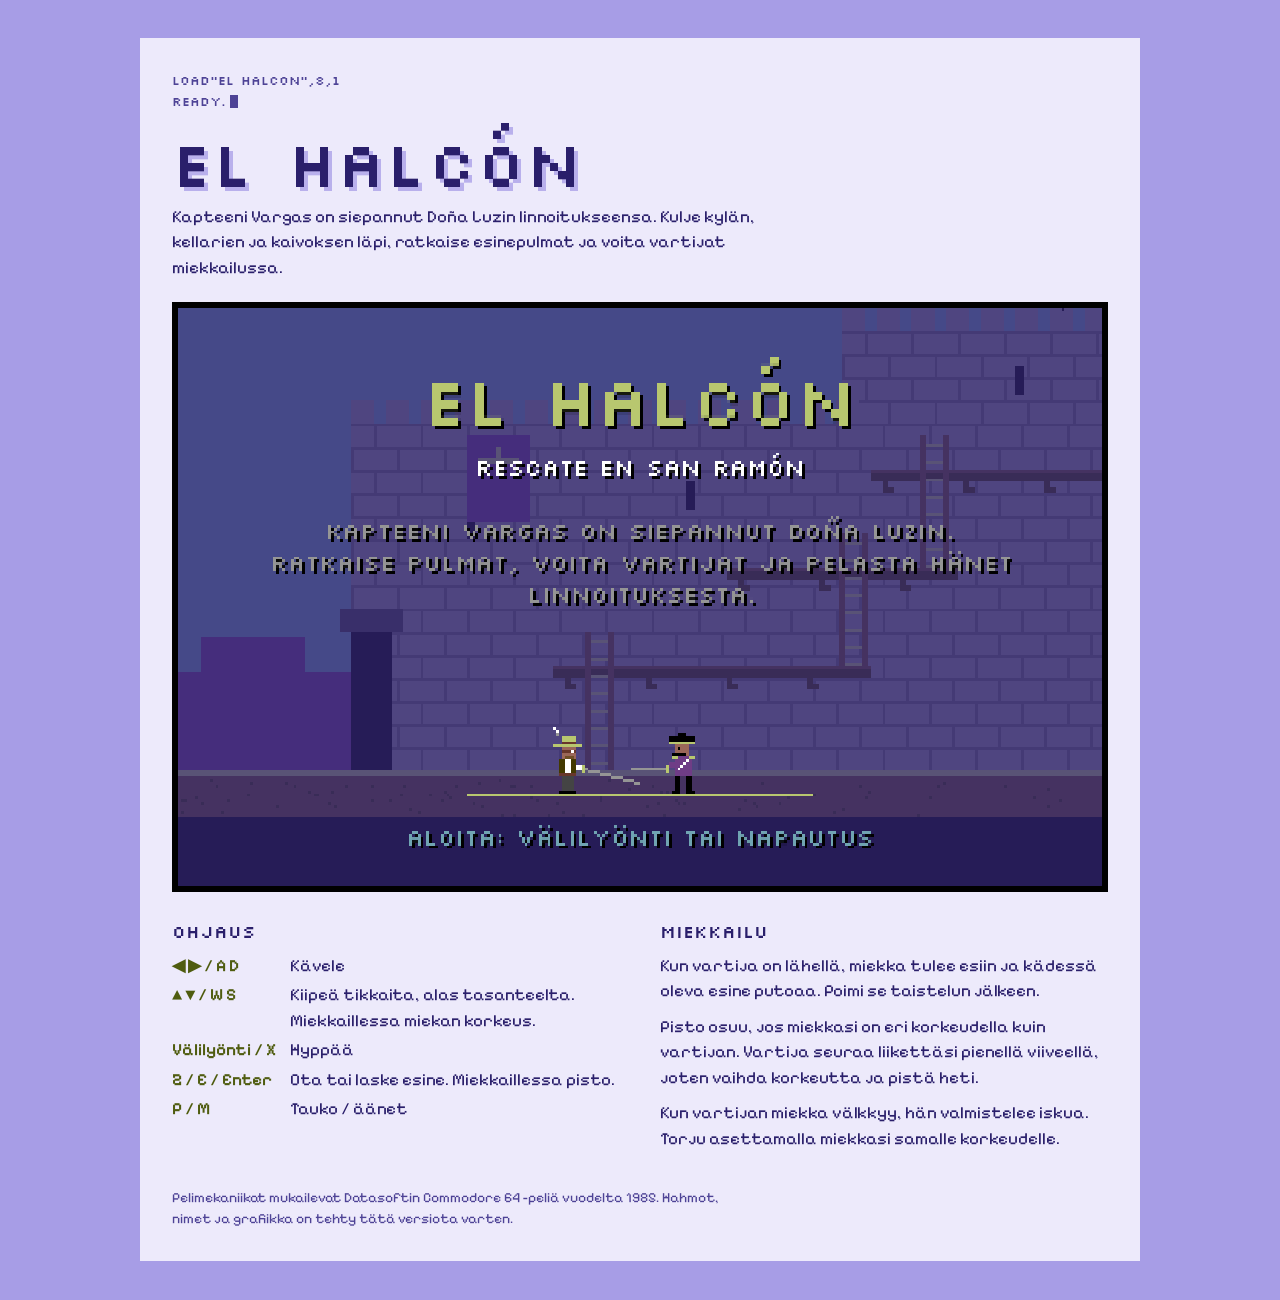
==== Games/Game2/index.html @ 5c4e3d67 "Add files via upload" ====
<!doctype html>
<html lang="fi">
<head>
<meta charset="utf-8">
<meta name="viewport" content="width=device-width, initial-scale=1, viewport-fit=cover">
<title>El Halcón – tasohyppelyseikkailu C64-hengessä</title>
<link rel="preconnect" href="https://fonts.googleapis.com">
<link rel="preconnect" href="https://fonts.gstatic.com" crossorigin>
<link href="https://fonts.googleapis.com/css2?family=Silkscreen&family=Pixelify+Sans:wght@400;600&display=swap" rel="stylesheet">
<style>
:root{
  --frame:#A79DE6; --panel:#EDEAFB; --text:#2A1F6B; --muted:#4E4396; --key:#4F5C0F; --line:#B9B0EC; --btn:#D9D4F7; --btn-text:#2A1F6B;
  box-sizing:border-box;
  padding-top:env(safe-area-inset-top,0px);
  padding-bottom:env(safe-area-inset-bottom,0px);
}
@media (prefers-color-scheme: dark){
  :root:not([data-theme="light"]){
    --frame:#6C5EB5; --panel:#352879; --text:#CFC9F7; --muted:#A49BE6; --key:#D3E089; --line:#5A4CA8; --btn:#4A3C9A; --btn-text:#E4E0FB;
  }
}
:root[data-theme="dark"]{
  --frame:#6C5EB5; --panel:#352879; --text:#CFC9F7; --muted:#A49BE6; --key:#D3E089; --line:#5A4CA8; --btn:#4A3C9A; --btn-text:#E4E0FB;
}
*,*::before,*::after{box-sizing:inherit}
html{scroll-padding-top:env(safe-area-inset-top,0px);background:var(--frame)}
body{margin:0;background:var(--frame);color:var(--text);font-family:"Pixelify Sans",ui-monospace,"Courier New",monospace;font-size:17px;line-height:1.5}
.frame{max-width:1000px;margin:clamp(10px,3vw,40px) auto;background:var(--panel);padding:clamp(14px,3vw,32px)}
.boot{font-family:"Silkscreen",ui-monospace,monospace;font-size:13px;color:var(--muted);margin:0 0 18px;line-height:1.6}
.caret{display:inline-block;width:.6em;height:1em;background:var(--muted);vertical-align:-2px;margin-left:4px;animation:blink 1s steps(1) infinite}
@keyframes blink{50%{opacity:0}}
@media (prefers-reduced-motion: reduce){.caret{animation:none}}
h1{font-family:"Silkscreen",ui-monospace,monospace;font-weight:400;font-size:clamp(34px,7vw,64px);line-height:1;margin:0 0 10px;letter-spacing:.02em;color:var(--text);text-shadow:4px 4px 0 var(--line)}
.lede{margin:0 0 22px;max-width:62ch;color:var(--text)}
.screen{background:#000;padding:6px;line-height:0}
canvas{display:block;width:100%;height:auto;aspect-ratio:320/200;image-rendering:pixelated;image-rendering:crisp-edges;outline:none}
canvas:focus-visible{box-shadow:0 0 0 3px var(--key)}
.pad{display:flex;justify-content:space-between;gap:16px;margin-top:14px;user-select:none;-webkit-user-select:none}
.pad .cross{display:grid;grid-template-columns:repeat(3,56px);grid-template-rows:repeat(2,52px);gap:6px}
.pad .acts{display:flex;gap:10px;align-items:center}
.pad button{font-family:"Silkscreen",ui-monospace,monospace;font-size:13px;background:var(--btn);color:var(--btn-text);border:2px solid var(--line);border-radius:0;touch-action:none;min-width:52px;min-height:52px;padding:0 10px}
.pad button:active,.pad button.on{background:var(--key);color:var(--panel)}
.pad .acts button{min-width:80px;min-height:64px}
@media (hover:hover) and (pointer:fine){.pad{display:none}}
.help{display:grid;grid-template-columns:repeat(auto-fit,minmax(260px,1fr));gap:8px 40px;margin-top:26px}
.help h2{font-family:"Silkscreen",ui-monospace,monospace;font-weight:400;font-size:18px;margin:0 0 8px}
.help dl{margin:0;display:grid;grid-template-columns:max-content 1fr;gap:4px 14px}
.help dt{color:var(--key);font-weight:600}
.help dd{margin:0}
.help p{margin:0 0 10px;max-width:60ch}
.note{margin:26px 0 0;font-size:14px;color:var(--muted);max-width:70ch}
kbd{font-family:inherit}
</style>
</head>
<body>
<main class="frame">
  <p class="boot">LOAD"EL HALCON",8,1<br>READY.<span class="caret" aria-hidden="true"></span></p>
  <h1>El Halcón</h1>
  <p class="lede">Kapteeni Vargas on siepannut Doña Luzin linnoitukseensa. Kulje kylän, kellarien ja kaivoksen läpi, ratkaise esinepulmat ja voita vartijat miekkailussa.</p>

  <div class="screen"><canvas id="game" width="320" height="200" tabindex="0" aria-label="El Halcón -peli. Aloita välilyönnillä."></canvas></div>

  <div class="pad" aria-label="Kosketusohjaimet">
    <div class="cross">
      <span></span><button data-k="up" aria-label="Ylös">▲</button><span></span>
      <button data-k="left" aria-label="Vasemmalle">◀</button><button data-k="down" aria-label="Alas">▼</button><button data-k="right" aria-label="Oikealle">▶</button>
    </div>
    <div class="acts">
      <button data-k="act">Toimi</button>
      <button data-k="jump">Hyppy</button>
    </div>
  </div>

  <section class="help">
    <div>
      <h2>Ohjaus</h2>
      <dl>
        <dt>◀ ▶ / A D</dt><dd>Kävele</dd>
        <dt>▲ ▼ / W S</dt><dd>Kiipeä tikkaita, alas tasanteelta. Miekkaillessa miekan korkeus.</dd>
        <dt>Välilyönti / X</dt><dd>Hyppää</dd>
        <dt>Z / E / Enter</dt><dd>Ota tai laske esine. Miekkaillessa pisto.</dd>
        <dt>P / M</dt><dd>Tauko / äänet</dd>
      </dl>
    </div>
    <div>
      <h2>Miekkailu</h2>
      <p>Kun vartija on lähellä, miekka tulee esiin ja kädessä oleva esine putoaa. Poimi se taistelun jälkeen.</p>
      <p>Pisto osuu, jos miekkasi on eri korkeudella kuin vartijan. Vartija seuraa liikettäsi pienellä viiveellä, joten vaihda korkeutta ja pistä heti.</p>
      <p>Kun vartijan miekka välkkyy, hän valmistelee iskua. Torju asettamalla miekkasi samalle korkeudelle.</p>
    </div>
  </section>
  <p class="note">Pelimekaniikat mukailevat Datasoftin Commodore 64 -peliä vuodelta 1985. Hahmot, nimet ja grafiikka on tehty tätä versiota varten.</p>
</main>

<script>
(()=>{
const C={black:'#000000',white:'#FFFFFF',red:'#68372B',cyan:'#70A4B2',purple:'#6F3D86',green:'#588D43',blue:'#352879',yellow:'#B8C76F',orange:'#6F4F25',brown:'#433900',lred:'#9A6759',dgrey:'#444444',grey:'#6C6C6C',lgreen:'#9AD284',lblue:'#6C5EB5',lgrey:'#959595'};
const W=320,PLAY=176,PW=10;
const cv=document.getElementById('game'),ctx=cv.getContext('2d');
ctx.imageSmoothingEnabled=false;

/* ---------------- world ---------------- */
const SCREENS={
 '0,0':{name:'Plaza',theme:'plaza',ex:{l:null,r:'1,0'},
   plats:[{x:0,y:160,w:320,solid:true},{x:20,y:112,w:92}],
   ladders:[{x:96,ty:112,by:160},{x:150,ty:160,by:9999}],
   tramps:[],foes:[{x:250,min:196,max:296,y:160,k:'guard'}],kidnap:true},
 '1,0':{name:'Cantina',theme:'cantina',ex:{l:'0,0',r:'2,0'},
   plats:[{x:0,y:160,w:320,solid:true},{x:14,y:104,w:112}],
   ladders:[{x:112,ty:104,by:160}],
   tramps:[],foes:[{x:40,min:18,max:92,y:104,k:'guard'}],kidnap:true},
 '2,0':{name:'Talli',theme:'stable',ex:{l:'1,0',r:'3,0'},
   plats:[{x:0,y:160,w:320,solid:true},{x:16,y:78,w:120}],
   ladders:[{x:170,ty:160,by:9999}],
   tramps:[{x:56,y:148,w:30}],foes:[{x:120,min:100,max:206,y:160,k:'guard'}],kidnap:true},
 '3,0':{name:'Linnoitus',theme:'fort',ex:{l:'2,0',r:null},
   plats:[{x:0,y:160,w:320,solid:true},{x:130,y:124,w:110},{x:190,y:90,w:80},{x:240,y:56,w:80}],
   ladders:[{x:140,ty:124,by:160},{x:228,ty:90,by:124},{x:256,ty:56,by:90}],
   tramps:[],foes:[{x:200,min:150,max:226,y:124,k:'guard'},{x:278,min:266,max:288,y:56,k:'vargas'}]},
 '0,1':{name:'Kellari',theme:'cellar',ex:{l:null,r:'1,1'},
   plats:[{x:0,y:160,w:320,solid:true},{x:196,y:124,w:100}],
   ladders:[{x:150,ty:-9999,by:160}],
   tramps:[],foes:[{x:60,min:20,max:120,y:160,k:'guard'}]},
 '1,1':{name:'Luola',theme:'cave',ex:{l:'0,1',r:'2,1'},
   plats:[{x:0,y:160,w:320,solid:true},{x:110,y:124,w:80},{x:220,y:88,w:84}],
   ladders:[],tramps:[{x:262,y:148,w:26}],foes:[{x:60,min:30,max:200,y:160,k:'guard'}]},
 '2,1':{name:'Kaivos',theme:'mine',ex:{l:'1,1',r:null},
   plats:[{x:0,y:160,w:320,solid:true},{x:250,y:68,w:70}],
   ladders:[{x:170,ty:-9999,by:160}],
   tramps:[{x:212,y:148,w:28}],foes:[{x:80,min:30,max:150,y:160,k:'guard'}]}
};
const BASE_ITEMS=[
 {t:'rum',s:'0,1',x:36,y:160},{t:'key',s:'1,0',x:290,y:160},{t:'cloth',s:'2,1',x:294,y:68},
 {t:'coin',s:'0,0',x:50,y:112},{t:'coin',s:'0,0',x:72,y:112},{t:'coin',s:'1,0',x:30,y:104},
 {t:'coin',s:'2,0',x:40,y:78},{t:'coin',s:'2,0',x:76,y:78},{t:'coin',s:'2,0',x:112,y:78},
 {t:'coin',s:'0,1',x:230,y:124},{t:'coin',s:'0,1',x:270,y:124},{t:'coin',s:'1,1',x:150,y:124},
 {t:'coin',s:'1,1',x:240,y:88},{t:'coin',s:'1,1',x:284,y:88},{t:'coin',s:'2,1',x:268,y:68},{t:'coin',s:'3,0',x:206,y:90}
];
const NAME={rum:'rommipullo',key:'avain',cloth:'punainen liina'};

let G={mode:'title'},F={},items=[];
const rnd=(a,b)=>a+Math.floor(Math.random()*(b-a+1));

function initGame(){
 F={asleep:false,bull:false,gate:false,vargas:false};
 items=BASE_ITEMS.map(o=>({...o}));
 G={mode:'play',scr:null,px:20,py:160,vx:0,vy:0,facing:1,onGround:true,climbing:false,ladder:null,held:null,
    lives:5,score:0,frames:0,inv:0,lcd:0,lunge:0,stance:1,combat:null,cmove:false,foes:[],fx:[],msg:'',msgT:0,
    visited:new Set(),kid:null,anim:0,dropT:0,dropY:-1,bullX:250,bullRun:false,clothX:0,luzX:300,winT:0,paused:false,bonus:0};
 enterScreen('0,0');
 say('Kapteeni Vargas sieppasi Doña Luzin! Seuraa heitä.');
}
function enterScreen(key){
 const def=SCREENS[key];
 G.scr=key; endCombat(); G.fx=[]; G.dropT=0;
 G.foes=def.foes.filter(f=>!(f.k==='vargas'&&F.vargas)).map(f=>({...f,dir:-1,hp:f.k==='vargas'?3:1,st:1,react:0,
   rd:f.k==='vargas'?14:26,atk:rnd(70,120),wind:0,atkH:1,strikeT:0,dead:false,dt:0,flash:0,anim:0}));
 G.kid=null;
 if(!G.visited.has(key)){
   if(def.kidnap) G.kid={x:150};
   if(key==='3,0') say('Linnoitus! Doña Luz on tornin huipulla.');
 }
 G.visited.add(key);
 if(key==='2,0'){ G.bullX=F.bull?400:250; G.bullRun=false; }
}
function say(m){ if(G.msg===m&&G.msgT>40) return; G.msg=m; G.msgT=200; }
function endCombat(){ if(G.combat) G.combat.fight=false; G.combat=null; G.lunge=0; G.cmove=false; }

/* ---------------- audio ---------------- */
let AC=null,muted=false;
function audioInit(){ if(!AC){ try{AC=new (window.AudioContext||window.webkitAudioContext)();}catch(e){} } if(AC&&AC.state==='suspended')AC.resume(); }
function tone(f1,f2,dur,type='square',vol=.08,delay=0){
 if(!AC||muted) return;
 const t=AC.currentTime+delay,o=AC.createOscillator(),g=AC.createGain();
 o.type=type;o.frequency.setValueAtTime(f1,t);o.frequency.exponentialRampToValueAtTime(Math.max(30,f2),t+dur);
 g.gain.setValueAtTime(vol,t);g.gain.exponentialRampToValueAtTime(.0001,t+dur);
 o.connect(g);g.connect(AC.destination);o.start(t);o.stop(t+dur+.02);
}
function sfx(n){
 switch(n){
  case'jump':tone(260,520,.12);break;
  case'boing':tone(180,760,.28,'triangle',.12);break;
  case'clang':tone(1600,1200,.07,'square',.06);tone(2400,2000,.05,'square',.04,.02);break;
  case'swish':tone(900,250,.09,'triangle',.07);break;
  case'hit':tone(500,90,.18,'sawtooth',.08);break;
  case'hurt':tone(320,60,.35,'sawtooth',.1);break;
  case'pick':tone(660,660,.06);tone(990,990,.08,'square',.08,.07);break;
  case'drop':tone(400,200,.08);break;
  case'coin':tone(1320,1320,.05,'square',.06);tone(1760,1760,.08,'square',.06,.05);break;
  case'puzzle':[523,659,784,1046].forEach((f,i)=>tone(f,f,.1,'square',.07,i*.08));break;
  case'win':[392,523,659,784,659,784,1046].forEach((f,i)=>tone(f,f,.16,'square',.07,i*.14));break;
  case'over':[392,330,262,196].forEach((f,i)=>tone(f,f*.98,.22,'triangle',.1,i*.2));break;
 }
}

/* ---------------- input ---------------- */
const keys={},pressed={};
const KEYMAP={ArrowLeft:'left',KeyA:'left',ArrowRight:'right',KeyD:'right',ArrowUp:'up',KeyW:'up',ArrowDown:'down',KeyS:'down',
  Space:'jump',KeyX:'jump',KeyK:'jump',KeyZ:'act',KeyE:'act',Enter:'act',KeyJ:'act'};
function down(k){ if(!keys[k]) pressed[k]=true; keys[k]=true; }
function up(k){ keys[k]=false; }
window.addEventListener('keydown',e=>{
 audioInit();
 if(e.code==='KeyM'){muted=!muted;return;}
 if(e.code==='KeyP'&&G.mode==='play'){G.paused=!G.paused;return;}
 const k=KEYMAP[e.code]; if(!k) return;
 e.preventDefault(); down(k);
});
window.addEventListener('keyup',e=>{const k=KEYMAP[e.code]; if(k){e.preventDefault();up(k);}});
window.addEventListener('blur',()=>{for(const k in keys)keys[k]=false; if(G.mode==='play')G.paused=true;});
document.querySelectorAll('.pad button').forEach(b=>{
 const k=b.dataset.k;
 b.addEventListener('pointerdown',e=>{e.preventDefault();audioInit();b.setPointerCapture?.(e.pointerId);b.classList.add('on');down(k);});
 const rel=()=>{b.classList.remove('on');up(k);};
 b.addEventListener('pointerup',rel);b.addEventListener('pointercancel',rel);b.addEventListener('lostpointercapture',rel);
 b.addEventListener('contextmenu',e=>e.preventDefault());
});
cv.addEventListener('pointerdown',()=>{audioInit();cv.focus(); if(G.mode!=='play'){pressed.act=true;} else if(G.paused){G.paused=false;}});

/* ---------------- helpers ---------------- */
function rect(g,c,x,y,w,h){g.fillStyle=c;g.fillRect(Math.round(x),Math.round(y),w,h);}
function pline(x0,y0,x1,y1,c){
 x0=Math.round(x0);y0=Math.round(y0);x1=Math.round(x1);y1=Math.round(y1);
 ctx.fillStyle=c;let dx=Math.abs(x1-x0),sx=x0<x1?1:-1,dy=-Math.abs(y1-y0),sy=y0<y1?1:-1,err=dx+dy;
 for(let i=0;i<64;i++){ctx.fillRect(x0,y0,1,1);if(x0===x1&&y0===y1)break;const e2=2*err;if(e2>=dy){err+=dy;x0+=sx;}if(e2<=dx){err+=dx;y0+=sy;}}
}
function txt(s,x,y,c,al='left',size=8){
 ctx.font=size+'px Silkscreen, ui-monospace, monospace';ctx.textAlign=al;ctx.textBaseline='top';
 ctx.fillStyle=C.black;ctx.fillText(s,x+1,y+1);ctx.fillStyle=c;ctx.fillText(s,x,y);
}
function wrap(s,maxW,size=8){
 ctx.font=size+'px Silkscreen, ui-monospace, monospace';
 const words=s.split(' '),lines=[];let cur='';
 for(const w of words){const t=cur?cur+' '+w:w; if(ctx.measureText(t).width>maxW&&cur){lines.push(cur);cur=w;}else cur=t;}
 if(cur)lines.push(cur);return lines;
}
const ladderAt=(def)=>{const cx=G.px+5;return def.ladders.find(l=>cx>=l.x+1&&cx<=l.x+11&&G.py>=(l.ty<-100?-99:l.ty-1)&&G.py<=l.by+1);};
const platAt=(def,x,y)=>def.plats.find(p=>p.y===y&&x>=p.x&&x<=p.x+p.w);

/* ---------------- backgrounds ---------------- */
const bgCache={};
function speckle(g,c,x,y,w,h,n,seed){let s=seed;for(let i=0;i<n;i++){s=(s*9301+49297)%233280;const a=s/233280;s=(s*9301+49297)%233280;const b=s/233280;rect(g,c,x+a*w,y+b*h,1,1);}}
function drawBg(key){
 const def=SCREENS[key],c=document.createElement('canvas');c.width=320;c.height=176;const g=c.getContext('2d');
 const th=def.theme;
 if(th==='plaza'){
  rect(g,C.cyan,0,0,320,176);
  g.fillStyle=C.yellow;g.beginPath();g.arc(276,26,9,0,7);g.fill();
  rect(g,C.purple,0,128,320,32);rect(g,C.purple,24,112,70,16);rect(g,C.purple,36,104,40,8);rect(g,C.purple,180,110,110,18);rect(g,C.purple,206,98,56,12);
  // house under roof
  rect(g,C.lred,22,114,88,46);rect(g,C.brown,52,134,14,26);rect(g,C.black,30,124,10,8);rect(g,C.black,88,124,10,8);rect(g,C.brown,29,132,12,2);rect(g,C.brown,87,132,12,2);
  rect(g,C.orange,24,112,4,4);rect(g,C.orange,104,112,4,4);
  // cantina facade
  rect(g,C.orange,232,92,88,68);rect(g,C.brown,228,88,92,5);rect(g,C.yellow,250,98,52,12);rect(g,C.brown,254,103,44,2);
  rect(g,C.black,244,120,12,10);rect(g,C.black,296,120,12,10);rect(g,C.brown,312,128,8,32);
  // well
  rect(g,C.brown,142,124,2,26);rect(g,C.brown,168,124,2,26);rect(g,C.brown,140,122,32,3);rect(g,C.grey,140,146,32,14);rect(g,C.lgrey,140,146,32,2);
  rect(g,C.dgrey,154,128,4,6);
  // cactus
  rect(g,C.green,192,134,4,26);rect(g,C.green,186,140,3,8);rect(g,C.green,186,146,6,2);rect(g,C.green,199,138,3,8);rect(g,C.green,196,144,6,2);
 }
 if(th==='cantina'){
  rect(g,C.orange,0,0,320,176);rect(g,C.brown,0,0,320,10);rect(g,C.brown,0,130,320,30);
  [0,140,300].forEach(x=>rect(g,C.brown,x,10,6,120));
  rect(g,C.lblue,204,52,60,26);rect(g,C.yellow,202,50,64,2);rect(g,C.yellow,202,78,64,2);rect(g,C.yellow,202,50,2,30);rect(g,C.yellow,264,50,2,30);
  rect(g,C.brown,184,98,92,3);
  [C.green,C.cyan,C.lred,C.green,C.yellow,C.cyan,C.lred,C.green,C.cyan,C.lred].forEach((cc,i)=>{rect(g,cc,188+i*9,86,3,12);rect(g,cc,189+i*9,83,1,3);});
  // wanted poster
  rect(g,C.yellow,40,116,18,22);rect(g,C.yellow,38,124,22,2);rect(g,C.brown,44,120,10,1);rect(g,C.brown,42,123,14,1);rect(g,C.red,44,128,10,2);rect(g,C.brown,42,133,14,1);
  // lamp
  rect(g,C.brown,160,10,1,14);rect(g,C.yellow,156,24,9,5);rect(g,C.white,159,25,3,2);
  rect(g,C.brown,0,126,6,34);rect(g,C.brown,314,126,6,34);
 }
 if(th==='stable'){
  rect(g,C.cyan,0,0,320,176);rect(g,C.purple,0,130,320,30);rect(g,C.purple,220,118,80,12);
  rect(g,C.red,18,80,116,80);rect(g,C.white,18,80,116,2);
  rect(g,C.black,40,92,18,12);rect(g,C.yellow,40,100,18,4);
  rect(g,C.brown,98,112,28,48);for(let i=0;i<28;i++){rect(g,C.white,98+i,112+i*48/28,1,1);rect(g,C.white,125-i,112+i*48/28,1,1);}
  for(let x=200;x<320;x+=16)rect(g,C.lgrey,x,134,3,26);rect(g,C.lgrey,196,138,124,2);rect(g,C.lgrey,196,148,124,2);
  // mine shaft frame
  rect(g,C.brown,164,140,3,20);rect(g,C.brown,185,140,3,20);rect(g,C.brown,162,138,28,3);
  // windmill-ish water trough
  rect(g,C.brown,140,150,20,10);rect(g,C.lblue,141,151,18,3);
 }
 if(th==='fort'){
  rect(g,C.cyan,0,0,320,176);rect(g,C.purple,0,126,60,34);rect(g,C.purple,8,114,36,12);
  rect(g,C.lgrey,60,40,260,120);rect(g,C.lgrey,230,8,90,32);
  for(let y=40;y<160;y+=8){rect(g,C.grey,60,y,260,1);for(let x=60+((y/8)%2)*8;x<320;x+=16)rect(g,C.grey,x,y,1,8);}
  for(let y=8;y<40;y+=8){rect(g,C.grey,230,y,90,1);for(let x=230+((y/8)%2)*8;x<320;x+=16)rect(g,C.grey,x,y,1,8);}
  for(let x=60;x<230;x+=12)rect(g,C.lgrey,x,32,8,8);for(let x=230;x<320;x+=12)rect(g,C.lgrey,x,0,8,8);
  rect(g,C.black,100,70,3,10);rect(g,C.black,176,60,3,10);rect(g,C.black,290,20,3,10);
  rect(g,C.black,306,0,1,1);rect(g,C.dgrey,56,104,22,8);rect(g,C.black,60,112,14,48);
  rect(g,C.purple,100,44,22,30);rect(g,C.yellow,104,52,14,2);rect(g,C.yellow,110,48,2,10);
 }
 if(th==='cellar'){
  rect(g,C.dgrey,0,0,320,176);
  for(let y=0;y<160;y+=10){rect(g,C.black,0,y,320,1);for(let x=((y/10)%2)*12;x<320;x+=24)rect(g,C.black,x,y,1,10);}
  for(let i=0;i<3;i++){rect(g,C.brown,8+i*18,140,16,20);rect(g,C.orange,8+i*18,144,16,2);rect(g,C.orange,8+i*18,154,16,2);}
  rect(g,C.brown,17,122,16,18);rect(g,C.orange,17,126,16,2);rect(g,C.orange,17,135,16,2);
  for(let i=0;i<9;i++){rect(g,C.black,200+i*10,128,6,28);rect(g,i%2?C.green:C.lred,201+i*10,132,4,4);rect(g,i%2?C.lred:C.green,201+i*10,144,4,4);}
  rect(g,C.black,150,0,12,6);
  rect(g,C.brown,96,40,3,10);rect(g,C.yellow,95,34,5,6);rect(g,C.white,96,36,3,2);
 }
 if(th==='cave'){
  rect(g,C.black,0,0,320,176);
  for(let i=0;i<14;i++){const x=i*24+(i%3)*5;rect(g,C.dgrey,x,0,20,10+(i%4)*4);rect(g,C.lgrey,x+8,10+(i%4)*4,3,6+(i%3)*4);}
  rect(g,C.dgrey,0,100,40,60);rect(g,C.dgrey,290,40,30,46);rect(g,C.brown,40,140,30,20);
  speckle(g,C.grey,0,0,320,160,120,7);
  [[60,60],[180,40],[300,120],[90,100]].forEach(([x,y])=>{rect(g,C.cyan,x,y,2,4);rect(g,C.white,x,y,1,1);});
  rect(g,C.lblue,40,156,60,4);
 }
 if(th==='mine'){
  rect(g,C.black,0,0,320,176);speckle(g,C.brown,0,0,320,160,260,3);
  [36,116,300].forEach(x=>{rect(g,C.orange,x,20,4,140);rect(g,C.orange,x-8,18,20,4);rect(g,C.yellow,x-2,26,3,5);});
  rect(g,C.black,170,0,12,6);
  for(let x=0;x<250;x+=8)rect(g,C.brown,x,157,4,3);rect(g,C.grey,0,156,250,1);
  rect(g,C.dgrey,240,40,80,28);
 }
 // floors & platforms
 const ground={plaza:[C.orange,C.yellow,C.brown],stable:[C.orange,C.yellow,C.brown],fort:[C.orange,C.yellow,C.brown],
   cantina:[C.brown,C.orange,C.black],cellar:[C.grey,C.lgrey,C.dgrey],cave:[C.dgrey,C.grey,C.black],mine:[C.dgrey,C.grey,C.brown]}[th];
 for(const p of def.plats){
  if(p.solid){rect(g,ground[0],p.x,p.y,p.w,176-p.y);rect(g,ground[1],p.x,p.y,p.w,2);speckle(g,ground[2],p.x,p.y+3,p.w,176-p.y-3,90,p.y+p.w);}
  else{rect(g,C.brown,p.x,p.y,p.w,4);rect(g,C.orange,p.x,p.y,p.w,1);for(let x=p.x+4;x<p.x+p.w-2;x+=28){rect(g,C.brown,x,p.y+4,2,4);rect(g,C.brown,x+2,p.y+6,2,2);}}
 }
 for(const t of def.tramps){
  if(th==='stable'){rect(g,C.brown,t.x,t.y+2,t.w,8);rect(g,C.yellow,t.x-1,t.y,t.w+2,4);rect(g,C.black,t.x+3,t.y+8,6,6);rect(g,C.black,t.x+t.w-9,t.y+8,6,6);rect(g,C.grey,t.x+5,t.y+10,2,2);rect(g,C.grey,t.x+t.w-7,t.y+10,2,2);}
  else{rect(g,C.orange,t.x,t.y+2,2,10);rect(g,C.orange,t.x+t.w-2,t.y+2,2,10);rect(g,C.lgrey,t.x,t.y,t.w,2);rect(g,C.white,t.x+2,t.y,t.w-4,1);}
 }
 for(const l of def.ladders){
  const y0=l.ty<-100?0:l.ty-12,y1=l.by>500?176:l.by;
  if(l.by>500)rect(g,C.black,l.x-1,160,14,16);
  rect(g,C.orange,l.x+1,y0,2,y1-y0);rect(g,C.orange,l.x+9,y0,2,y1-y0);
  for(let y=y0+3;y<y1;y+=6)rect(g,C.yellow,l.x+3,y,6,1);
 }
 bgCache[key]=c;return c;
}
const bg=k=>bgCache[k]||drawBg(k);

/* ---------------- sprites ---------------- */
function spr(x,T,face){return(lx,ly,w,h,c)=>{const dx=face>0?lx:(PW-lx-w);ctx.fillStyle=c;ctx.fillRect(x+dx,T+ly,w,h);};}
function legs(R,ph,air,pant,boot){
 if(air){R(2,14,2,3,pant);R(6,14,2,4,pant);R(1,17,3,1,boot);R(6,18,3,1,boot);return;}
 const la=[0,1,0,-1][ph];
 R(2+la,14,2,5,pant);R(6-la,14,2,5,pant);R(1+la,19,3,1,boot);R(6-la,19,3,1,boot);
}
function drawItem(t,cx,f,bob){
 const x=Math.round(cx-5),y=Math.round(f)+(bob||0);
 if(t==='rum'){rect(ctx,C.brown,x+3,y-10,4,10);rect(ctx,C.brown,x+4,y-13,2,3);rect(ctx,C.orange,x+4,y-14,2,1);rect(ctx,C.white,x+3,y-7,4,2);rect(ctx,C.lred,x+3,y-5,1,1);}
 if(t==='key'){rect(ctx,C.yellow,x,y-6,4,4);rect(ctx,C.black,x+1,y-5,2,2);rect(ctx,C.yellow,x+4,y-5,6,1);rect(ctx,C.yellow,x+7,y-4,1,2);rect(ctx,C.yellow,x+9,y-4,1,3);}
 if(t==='cloth'){rect(ctx,C.red,x,y-4,10,4);rect(ctx,C.lred,x+1,y-4,8,1);rect(ctx,C.red,x+7,y-6,3,2);}
 if(t==='coin'){const b=Math.sin((G.frames||0)/10+cx)*1.5;rect(ctx,C.yellow,x+3,y-9+b,4,4);rect(ctx,C.white,x+4,y-9+b,1,1);rect(ctx,C.orange,x+6,y-7+b,1,2);}
}
function drawHero(x,f,face,o){
 if(o.inv>0&&(o.inv>>2)%2===0)return;
 x=Math.round(x);const T=Math.round(f)-20,R=spr(x,T,face);
 R(1,-2,1,2,C.white);R(0,-3,1,1,C.white);R(1,-1,1,1,C.lgrey);
 R(3,0,5,2,C.yellow);R(3,2,5,1,C.red);R(0,3,10,1,C.yellow);
 R(3,4,5,4,C.lred);R(3,5,5,1,C.red);R(6,5,1,1,C.white);R(4,7,3,1,C.orange);
 R(2,8,6,5,C.white);R(2,8,2,5,C.brown);R(6,8,2,5,C.brown);R(2,13,6,1,C.red);
 if(o.climb){const s=(o.anim>>3)%2;R(0,s?5:8,2,4,C.white);R(8,s?8:5,2,4,C.white);R(2,14,2,s?4:5,C.dgrey);R(6,14,2,s?5:4,C.dgrey);R(1,s?18:19,3,1,C.black);R(6,s?19:18,3,1,C.black);return;}
 legs(R,o.moving?(o.anim>>2)%4:0,o.air,C.dgrey,C.black);
 if(o.fight){
  R(8,10,2,2,C.white);
  const hx=face>0?x+10:x-1,hy=T+11,len=12+(o.lunge>0&&o.lunge<12?7:0),dy=[-6,0,5][o.stance];
  pline(hx,hy,hx+face*len,hy+dy,C.lgrey);rect(ctx,C.yellow,hx,hy-1,1,3);
 }else{
  R(8,9,1,4,C.white);R(8,12,1,1,C.lred);
  if(o.held)drawItem(o.held,x+5+face*7,T+16);
  else pline(face>0?x+8:x+1,T+13,face>0?x+11:x-2,T+19,C.lgrey);
 }
}
function drawFoe(e){
 const x=Math.round(e.x),f=Math.round(e.y);
 const vg=e.k==='vargas',coat=vg?C.purple:C.blue;
 if(e.dead){
  if(e.dt>40&&(e.dt>>2)%2)return;
  rect(ctx,coat,x-4,f-5,16,5);rect(ctx,C.lgrey,x-10,f-4,6,3);rect(ctx,C.lred,x+12,f-6,5,5);rect(ctx,vg?C.black:C.lblue,x+16,f-7,4,6);return;
 }
 const face=e.dir,T=f-20,R=spr(x,T,face);
 if(e.flash>0&&(e.flash>>1)%2){ctx.globalAlpha=.4;}
 if(vg){R(1,0,9,3,C.black);R(1,2,9,1,C.yellow);R(4,-1,3,1,C.black);}
 else{R(3,-2,5,4,C.lblue);R(3,2,5,1,C.white);R(5,-3,1,1,C.red);}
 R(3,3,5,4,C.lred);R(6,4,1,1,C.black);
 if(vg){R(4,6,4,1,C.black);R(8,6,1,1,C.black);}
 R(2,7,6,7,coat);R(3,8,1,1,C.white);R(4,9,1,1,C.white);R(5,10,1,1,C.white);R(6,11,1,1,C.white);
 if(vg){R(1,7,2,1,C.yellow);R(7,7,2,1,C.yellow);}
 legs(R,e.fight?((e.anim>>2)%4)*(e.moving?1:0):(e.anim>>3)%4,false,vg?C.black:C.lgrey,C.black);
 if(e.fight){
  R(8,9,2,2,coat);
  const hx=face>0?x+10:x-1,hy=T+11;
  if(e.wind>0){const blink=(e.wind>>2)%2;const dy=[-6,0,5][e.atkH];pline(hx,hy,hx+face*8,hy+dy-4,blink?C.white:C.yellow);}
  else{const len=12+(e.strikeT>0?7:0),h=e.strikeT>0?e.atkH:e.st,dy=[-6,0,5][h];pline(hx,hy,hx+face*len,hy+dy,C.lgrey);}
  rect(ctx,C.yellow,hx,hy-1,1,3);
 }else{R(7,9,2,4,coat);pline(face>0?x+2:x+7,T+13,face>0?x-2:x+11,T+19,C.lgrey);}
 ctx.globalAlpha=1;
}
function drawLuz(x,f,face,anim){
 x=Math.round(x);const T=Math.round(f)-20,R=spr(x,T,face);
 R(2,0,6,6,C.black);R(1,1,2,3,C.black);R(3,2,5,4,C.lred);R(6,3,1,1,C.black);R(2,1,1,1,C.white);
 R(2,7,6,6,C.red);R(1,12,8,7,C.red);R(1,18,8,1,C.white);R(3,7,4,1,C.white);
 R(0,8,2,4,C.lred);R(8,8,2,4,C.lred);
 const ph=(anim>>2)%2;R(2+ph,19,2,1,C.black);R(6-ph,19,2,1,C.black);
}
function drawBartender(){
 if(!F.asleep){
  const x=226,T=96;rect(ctx,C.lred,x+2,T+8,8,7);rect(ctx,C.lred,x+3,T+6,6,2);rect(ctx,C.black,x+2,T+13,8,1);rect(ctx,C.black,x+3,T+10,1,1);rect(ctx,C.black,x+8,T+10,1,1);
  rect(ctx,C.white,x,T+15,12,26);rect(ctx,C.lgrey,x+2,T+20,8,20);rect(ctx,C.lred,x-3,T+18,3,8);rect(ctx,C.lred,x+12,T+18,3,8);
 }else{
  rect(ctx,C.white,222,124,16,12);rect(ctx,C.lred,236,128,8,7);rect(ctx,C.black,236,133,8,1);
  const z=(G.frames>>4)%3;txt('z',246+z*3,116-z*5,C.white);
 }
 rect(ctx,C.brown,176,136,96,24);rect(ctx,C.lgrey,174,133,100,3);
 for(let x=184;x<268;x+=22)rect(ctx,C.orange,x,140,16,16);for(let x=184;x<268;x+=22)rect(ctx,C.brown,x+2,142,12,12);
}
function drawBull(){
 const x=Math.round(G.bullX),f=160,run=G.bullRun,ph=run?(G.frames>>2)%2:(G.frames>>5)%2;
 rect(ctx,C.brown,x,f-17,30,11);rect(ctx,C.orange,x+2,f-17,26,2);
 rect(ctx,C.brown,x-7,f-18,9,8);rect(ctx,C.lgrey,x-8,f-13,3,3);rect(ctx,C.red,x-4,f-16,1,1);
 rect(ctx,C.white,x-8,f-21,2,3);rect(ctx,C.white,x-1,f-21,2,3);rect(ctx,C.white,x-9,f-22,1,1);rect(ctx,C.white,x+1,f-22,1,1);
 rect(ctx,C.brown,x+2+ph,f-6,3,6);rect(ctx,C.brown,x+8-ph,f-6,3,6);rect(ctx,C.brown,x+20+ph,f-6,3,6);rect(ctx,C.brown,x+25-ph,f-6,3,6);
 rect(ctx,C.brown,x+30,f-16,1,8);rect(ctx,C.black,x+30,f-9,2,2);
 if(!run&&ph){rect(ctx,C.white,x-10,f-12,1,1);rect(ctx,C.white,x-12,f-11,1,1);}
}

/* ---------------- update ---------------- */
function update(){
 G.frames++;
 if(G.msgT>0)G.msgT--;if(G.inv>0)G.inv--;if(G.lcd>0)G.lcd--;
 const def=SCREENS[G.scr];
 G.fx=G.fx.filter(f=>++f.t<f.life);
 if(G.kid){G.kid.x+=1.8;if(G.kid.x>340)G.kid=null;}
 if(G.bullRun){G.bullX+=2.6;G.clothX+=2.6;if(G.bullX>360)G.bullRun=false;}
 for(const e of G.foes){
  if(e.dead){e.dt++;continue;}
  if(e.flash>0)e.flash--;if(e.strikeT>0)e.strikeT--;
  if(!e.fight){e.x+=e.dir*(e.k==='vargas'?.25:.4);e.anim++;if(e.x<e.min){e.x=e.min;e.dir=1;}if(e.x>e.max){e.x=e.max;e.dir=-1;}}
 }
 G.foes=G.foes.filter(e=>!(e.dead&&e.dt>70));
 if(G.winT>0){
  G.winT--;
  const tx=G.px+14;if(Math.abs(G.luzX-tx)>1)G.luzX+=G.luzX>tx?-.6:.6;
  if(G.frames%18===0)G.fx.push({k:'heart',x:G.px+8,y:G.py-24,t:0,life:50});
  if(G.winT===0){G.mode='win';G.final=Math.floor(G.frames/60);G.bonus=Math.max(0,3000-Math.floor(G.frames/60)*5);G.score+=G.bonus;sfx('win');}
  return;
 }
 if(G.combat)combatUpdate(def);else moveUpdate(def);
 if(G.mode!=='play')return;
 blockers();
 const cx=G.px+5;
 for(const it of items){
  if(it.s===G.scr&&it.t==='coin'&&Math.abs(it.x-cx)<7&&G.py-it.y>-6&&G.py-it.y<24){it.got=true;G.score+=50;sfx('coin');}
 }
 items=items.filter(i=>!i.got);
 if(pressed.act&&!G.combat&&!G.climbing&&G.onGround)action();
 if(!G.combat&&!G.climbing&&G.onGround){
  for(const e of G.foes){
   if(!e.dead&&Math.abs(G.py-e.y)<1&&Math.abs(e.x-G.px)<40){engage(e);break;}
  }
 }
}
function action(){
 const cx=G.px+5;
 const near=items.filter(i=>i.s===G.scr&&i.t!=='coin'&&i.y===G.py&&Math.abs(i.x-cx)<11).sort((a,b)=>Math.abs(a.x-cx)-Math.abs(b.x-cx))[0];
 if(near){
  items=items.filter(i=>i!==near);
  if(G.held)items.push({t:G.held,s:G.scr,x:cx,y:G.py});
  G.held=near.t;say('Otit: '+NAME[near.t]+'.');sfx('pick');
 }else if(G.held){
  items.push({t:G.held,s:G.scr,x:cx,y:G.py});say('Laskit maahan: '+NAME[G.held]+'.');G.held=null;sfx('drop');
 }
}
function engage(e){
 endCombat();G.combat=e;e.fight=true;e.atk=rnd(40,80);e.wind=0;e.st=rnd(0,2);G.stance=1;
 if(G.held){items.push({t:G.held,s:G.scr,x:G.px+5,y:G.py});G.held=null;say('Miekat esiin! Esine putosi maahan.');}
 else if(e.k==='vargas')say('Vargas: Tule vain, naamioitu nuori!');
 sfx('swish');
}
function moveUpdate(def){
 const L=keys.left,R=keys.right,U=keys.up,D=keys.down;
 if(G.climbing){
  const l=G.ladder;
  if(pressed.jump){G.climbing=false;G.vy=0;return;}
  if(U){G.py-=1;G.anim++;
   if(l.ty<-100){if(G.py<=2)return goVert(-1);}
   else if(G.py<=l.ty){G.py=l.ty;G.climbing=false;G.onGround=true;}
  }else if(D){G.py+=1;G.anim++;
   if(l.by>500){if(G.py>=192)return goVert(1);}
   else if(G.py>=l.by){G.py=l.by;G.climbing=false;G.onGround=true;}
  }
  return;
 }
 const lad=ladderAt(def);
 if(lad){
  const top=lad.ty<-100?-99:lad.ty;
  if(U&&G.py>top+.5&&G.py<=lad.by+.5){startClimb(lad);return;}
  if(D&&G.onGround&&G.py>=top-.5&&G.py<lad.by-.5){startClimb(lad);return;}
 }
 const mv=(R?1:0)-(L?1:0);
 G.vx=mv*1.3;if(mv)G.facing=mv;
 if((pressed.jump||(pressed.up&&!lad))&&G.onGround){G.vy=-4.2;G.onGround=false;sfx('jump');}
 if(pressed.down&&G.onGround&&!lad){const p=platAt(def,G.px+5,G.py);if(p&&!p.solid){G.dropY=p.y;G.dropT=10;G.py+=1;G.onGround=false;}}
 G.px+=G.vx;if(mv&&G.onGround)G.anim++;
 if(G.px<0){if(def.ex.l)return goHoriz(-1);G.px=0;}
 if(G.px>W-PW){if(def.ex.r)return goHoriz(1);G.px=W-PW;}
 G.vy=Math.min(G.vy+.22,5);
 const prev=G.py;G.py+=G.vy;G.onGround=false;
 if(G.dropT>0)G.dropT--;
 const cx=G.px+5;
 if(G.vy>=0){
  let landed=false;
  for(const t of def.tramps){if(cx>=t.x&&cx<=t.x+t.w&&prev<=t.y&&G.py>=t.y){G.py=t.y;G.vy=-6.6;sfx('boing');landed=true;break;}}
  if(!landed)for(const p of def.plats){
   if(G.dropT>0&&p.y===G.dropY)continue;
   if(cx>=p.x&&cx<=p.x+p.w&&prev<=p.y+.01&&G.py>=p.y){G.py=p.y;G.vy=0;G.onGround=true;break;}
  }
 }
 if(G.py>176){G.py=160;G.vy=0;}
}
function startClimb(l){G.climbing=true;G.ladder=l;G.px=l.x+1;G.vy=0;G.vx=0;G.onGround=false;}
function goVert(dir){
 const [sx,sy]=G.scr.split(',').map(Number),key=sx+','+(sy+dir);
 const x=G.px;enterScreen(key);
 const l=SCREENS[key].ladders.find(l=>Math.abs(l.x+1-x)<3);
 if(!l){G.climbing=false;G.py=160;return;}
 G.ladder=l;G.climbing=true;G.px=l.x+1;G.py=dir<0?190:6;
}
function goHoriz(dir){
 const def=SCREENS[G.scr];const key=dir>0?def.ex.r:def.ex.l;
 enterScreen(key);G.px=dir>0?1:W-PW-1;
}
function combatUpdate(def){
 const e=G.combat;
 const pcx=G.px+5,ecx=e.x+5;
 G.facing=ecx>pcx?1:-1;e.dir=pcx>ecx?1:-1;
 const mv=(keys.right?1:0)-(keys.left?1:0);
 G.cmove=mv!==0;if(mv){G.px+=mv*.7;G.anim++;}
 if(G.facing>0&&G.px+5>ecx-15)G.px=ecx-20;
 if(G.facing<0&&G.px+5<ecx+15)G.px=ecx+10;
 G.px=Math.max(0,Math.min(W-PW,G.px));
 let dist=Math.abs(e.x-G.px);
 const ep=platAt(def,e.x+5,e.y);
 e.moving=false;
 if(dist>23){e.x+=e.dir*.55;e.moving=true;}else if(dist<19){e.x-=e.dir*.4;e.moving=true;}
 if(ep)e.x=Math.max(ep.x,Math.min(ep.x+ep.w-PW,e.x));
 if(e.moving)e.anim++;
 dist=Math.abs(e.x-G.px);
 if(pressed.up)G.stance=Math.max(0,G.stance-1);
 if(pressed.down)G.stance=Math.min(2,G.stance+1);
 if(e.st!==G.stance){if(++e.react>=e.rd){e.st=G.stance;e.react=0;}}else e.react=0;
 if(pressed.act&&G.lcd<=0){G.lunge=14;G.lcd=28;sfx('swish');}
 if(G.lunge>0){
  G.lunge--;
  if(G.lunge===8){
   if(dist<=32){
    if(G.stance!==e.st){
     e.hp--;e.flash=14;e.x+=e.dir*8;sfx('hit');
     if(e.hp<=0){defeat(e);return;}
    }else{sfx('clang');spark((G.px+e.x)/2+5,G.py-10+[-5,0,4][G.stance]);}
   }
  }
 }
 if(e.wind>0){
  if(--e.wind===0){
   e.strikeT=10;
   if(dist<=34&&G.inv<=0){
    if(G.stance===e.atkH){G.score+=10;sfx('clang');spark((G.px+e.x)/2+5,G.py-10+[-5,0,4][e.atkH]);}
    else{playerHit(e);if(G.mode!=='play')return;}
   }
   e.atk=e.k==='vargas'?rnd(50,85):rnd(85,140);
  }
 }else if(--e.atk<=0){e.wind=e.k==='vargas'?22:34;e.atkH=rnd(0,2);}
 if(!platAt(def,G.px+5,G.py)){G.onGround=false;endCombat();return;}
 if(Math.abs(e.x-G.px)>64)endCombat();
}
function spark(x,y){G.fx.push({k:'spark',x,y,t:0,life:10});}
function playerHit(e){
 G.lives--;G.inv=70;sfx('hurt');
 G.px+=e.dir*22;G.px=Math.max(0,Math.min(W-PW,G.px));
 if(G.lives<=0){G.mode='over';sfx('over');return;}
 say(e.k==='vargas'?'Vargas osui! Torju samalla korkeudella.':'Osuma! Torju iskut samalla korkeudella.');
}
function defeat(e){
 e.dead=true;e.dt=0;endCombat();
 G.fx.push({k:'feather',x:e.x+5,y:e.y-14,t:0,life:70});
 if(e.k==='vargas'){F.vargas=true;G.score+=1000;G.winT=170;G.luzX=300;say('Vargas kaatui! Doña Luz on vapaa!');sfx('puzzle');}
 else{G.score+=100;}
}
function blockers(){
 const s=G.scr;
 if(s==='1,0'&&!F.asleep&&G.py>130&&G.px+PW>178){
  if(G.held==='rum'){G.held=null;F.asleep=true;G.score+=250;say('Baarimikko joi rommin ja nukahti tiskille.');sfx('puzzle');}
  else{G.px=178-PW;say('Baarimikko: Ei juomaa, ei pääsyä tiskin ohi!');}
 }
 if(s==='2,0'&&!F.bull&&G.py>120&&G.px+PW>230){
  if(G.held==='cloth'){G.held=null;F.bull=true;G.bullRun=true;G.clothX=G.bullX+50;G.score+=250;say('Härkä ryntäsi punaisen liinan perään!');sfx('puzzle');}
  else{G.px=230-PW;say('Härkä tukkii tien. Jos olisi jotain punaista...');}
 }
 if(s==='3,0'&&!F.gate&&G.py>100&&G.px+PW>60&&G.px<74){
  if(G.held==='key'){G.held=null;F.gate=true;G.score+=250;say('Avain sopi. Portti aukeaa!');sfx('puzzle');}
  else{G.px=60-PW;say('Linnoituksen portti on lukossa.');}
 }
}

/* ---------------- render ---------------- */
function render(){
 ctx.clearRect(0,0,320,200);
 if(G.mode==='title'){drawTitle();return;}
 ctx.drawImage(bg(G.scr),0,0);
 if(G.scr==='3,0'&&!F.gate){rect(ctx,C.brown,60,112,14,48);rect(ctx,C.black,60,120,14,2);rect(ctx,C.black,60,148,14,2);rect(ctx,C.black,66,112,1,48);rect(ctx,C.yellow,70,136,2,3);}
 if(G.scr==='1,0')drawBartender();
 if(G.scr==='2,0'){
  if(G.bullX<340)drawBull();
  if(G.bullRun&&G.clothX<340)drawItem('cloth',G.clothX,150);
 }
 for(const it of items)if(it.s===G.scr)drawItem(it.t,it.x,it.y);
 if(G.scr==='3,0'&&(F.vargas||G.winT>0))drawLuz(G.luzX,56,G.luzX>G.px?-1:1,G.frames);
 else if(G.scr==='3,0')drawLuz(300,56,-1,0);
 for(const e of G.foes)drawFoe(e);
 if(G.kid){const k=G.kid;const R=spr(Math.round(k.x),140,1);drawFoe({k:'guard',x:k.x,y:160,dir:1,fight:false,anim:G.frames*2,dead:false,flash:0});
  rect(ctx,C.red,k.x-4,136,14,5);rect(ctx,C.black,k.x+9,134,4,5);rect(ctx,C.lred,k.x+8,136,3,3);rect(ctx,C.white,k.x-5,136,2,5);}
 drawHero(G.px,G.py,G.facing,{inv:G.inv,climb:G.climbing,anim:G.anim,moving:G.combat?G.cmove:(G.vx!==0&&G.onGround),air:!G.onGround&&!G.climbing&&!G.combat,
   fight:!!G.combat,stance:G.stance,lunge:G.lunge,held:G.held});
 for(const f of G.fx){
  if(f.k==='spark'){for(let i=0;i<6;i++){const a=i*1.05+f.t*.3,r=f.t*.8;rect(ctx,i%2?C.white:C.yellow,f.x+Math.cos(a)*r,f.y+Math.sin(a)*r,1,1);}}
  if(f.k==='feather'&&((f.life-f.t)>20||(f.t>>1)%2)){const y=f.y-f.t*.25,x=f.x+Math.sin(f.t/8)*4;
    pline(x-5,y+6,x+5,y-6,C.white);for(let i=-4;i<=4;i+=2){pline(x+i,y-i*1.2,x+i-3,y-i*1.2-2,C.lgrey);pline(x+i,y-i*1.2,x+i+2,y-i*1.2+3,C.lgrey);}}
  if(f.k==='heart'){const y=f.y-f.t*.4;rect(ctx,C.lred,f.x,y,2,2);rect(ctx,C.lred,f.x+3,y,2,2);rect(ctx,C.lred,f.x,y+1,5,2);rect(ctx,C.lred,f.x+1,y+3,3,1);rect(ctx,C.lred,f.x+2,y+4,1,1);}
 }
 if(G.msgT>0&&G.msg){
  const lines=wrap(G.msg,300);ctx.globalAlpha=Math.min(1,G.msgT/20);
  rect(ctx,C.black,0,0,320,4+lines.length*10);lines.forEach((l,i)=>txt(l,160,3+i*10,C.white,'center'));ctx.globalAlpha=1;
 }
 drawHud();
 if(G.paused){overlay();txt('TAUKO',160,72,C.yellow,'center',16);txt('Jatka painamalla P tai napauttamalla',160,98,C.white,'center');}
 if(G.mode==='over'){overlay();txt('PELI PÄÄTTYI',160,52,C.lred,'center',16);txt('Vargas voitti tällä kertaa.',160,80,C.white,'center');txt('Pisteet '+G.score,160,96,C.yellow,'center');
  if((G.frames>>5)%2===0)txt('Uusi yritys: välilyönti tai napautus',160,130,C.cyan,'center');}
 if(G.mode==='win'){overlay();txt('DOÑA LUZ ON VAPAA!',160,40,C.yellow,'center',16);
  const s=G.final;txt('Aika '+Math.floor(s/60)+':'+String(s%60).padStart(2,'0'),160,72,C.white,'center');
  txt('Aikabonus '+G.bonus,160,84,C.white,'center');txt('Pisteet '+G.score,160,100,C.yellow,'center');
  drawHero(146,150,1,{moving:false});drawLuz(162,150,-1,0);
  if((G.frames>>5)%2===0)txt('Uusi peli: välilyönti tai napautus',160,160,C.cyan,'center');}
}
function overlay(){ctx.globalAlpha=.78;rect(ctx,C.blue,0,0,320,176);ctx.globalAlpha=1;}
function drawHud(){
 rect(ctx,C.black,0,176,320,24);rect(ctx,C.lblue,0,176,320,1);
 txt('KÄDESSÄ',4,180,C.lgrey);
 rect(ctx,C.dgrey,56,179,16,18);if(G.held)drawItem(G.held,64,195);
 for(let i=0;i<G.lives;i++){const x=82+i*11;rect(ctx,C.yellow,x+2,182,6,3);rect(ctx,C.red,x+2,185,6,1);rect(ctx,C.yellow,x,186,10,1);}
 txt(SCREENS[G.scr].name,82,190,C.cyan);
 txt('PISTEET '+String(G.score).padStart(5,'0'),316,180,C.white,'right');
 const s=Math.floor(G.frames/60);txt(Math.floor(s/60)+':'+String(s%60).padStart(2,'0'),316,190,C.lgrey,'right');
}
let tFrames=0;
function drawTitle(){
 tFrames++;
 ctx.drawImage(bg('3,0'),0,0);ctx.globalAlpha=.72;rect(ctx,C.blue,0,0,320,200);ctx.globalAlpha=1;
 txt('EL HALCÓN',160,22,C.yellow,'center',24);
 txt('Rescate en San Ramón',160,52,C.white,'center');
 const lines=wrap('Kapteeni Vargas on siepannut Doña Luzin. Ratkaise pulmat, voita vartijat ja pelasta hänet linnoituksesta.',260);
 lines.forEach((l,i)=>txt(l,160,74+i*11,C.lgrey,'center'));
 drawHero(130,168,1,{moving:true,anim:tFrames,fight:true,stance:[0,1,2,1][(tFrames>>5)%4],lunge:(tFrames%64)<14?(tFrames%64):0});
 drawFoe({k:'vargas',x:170,y:168,dir:-1,fight:true,st:1,wind:0,strikeT:0,anim:0,moving:false,dead:false,flash:0});
 rect(ctx,C.yellow,100,168,120,1);
 if((tFrames>>5)%2===0)txt('Aloita: välilyönti tai napautus',160,180,C.cyan,'center');
}

/* ---------------- loop ---------------- */
function step(){
 if(G.mode==='play'){
  if(!G.paused)update();
 }else{
  if(pressed.jump||pressed.act){initGame();}
  if(G.mode!=='title')G.frames++;
 }
 for(const k in pressed)delete pressed[k];
}
let last=performance.now(),acc=0;const DT=1000/60;
function frame(now){
 acc+=Math.min(100,now-last);last=now;
 while(acc>=DT){step();acc-=DT;}
 render();requestAnimationFrame(frame);
}
if(document.fonts&&document.fonts.load){document.fonts.load('8px Silkscreen').catch(()=>{});}
requestAnimationFrame(frame);
})();
</script>
</body>
</html>
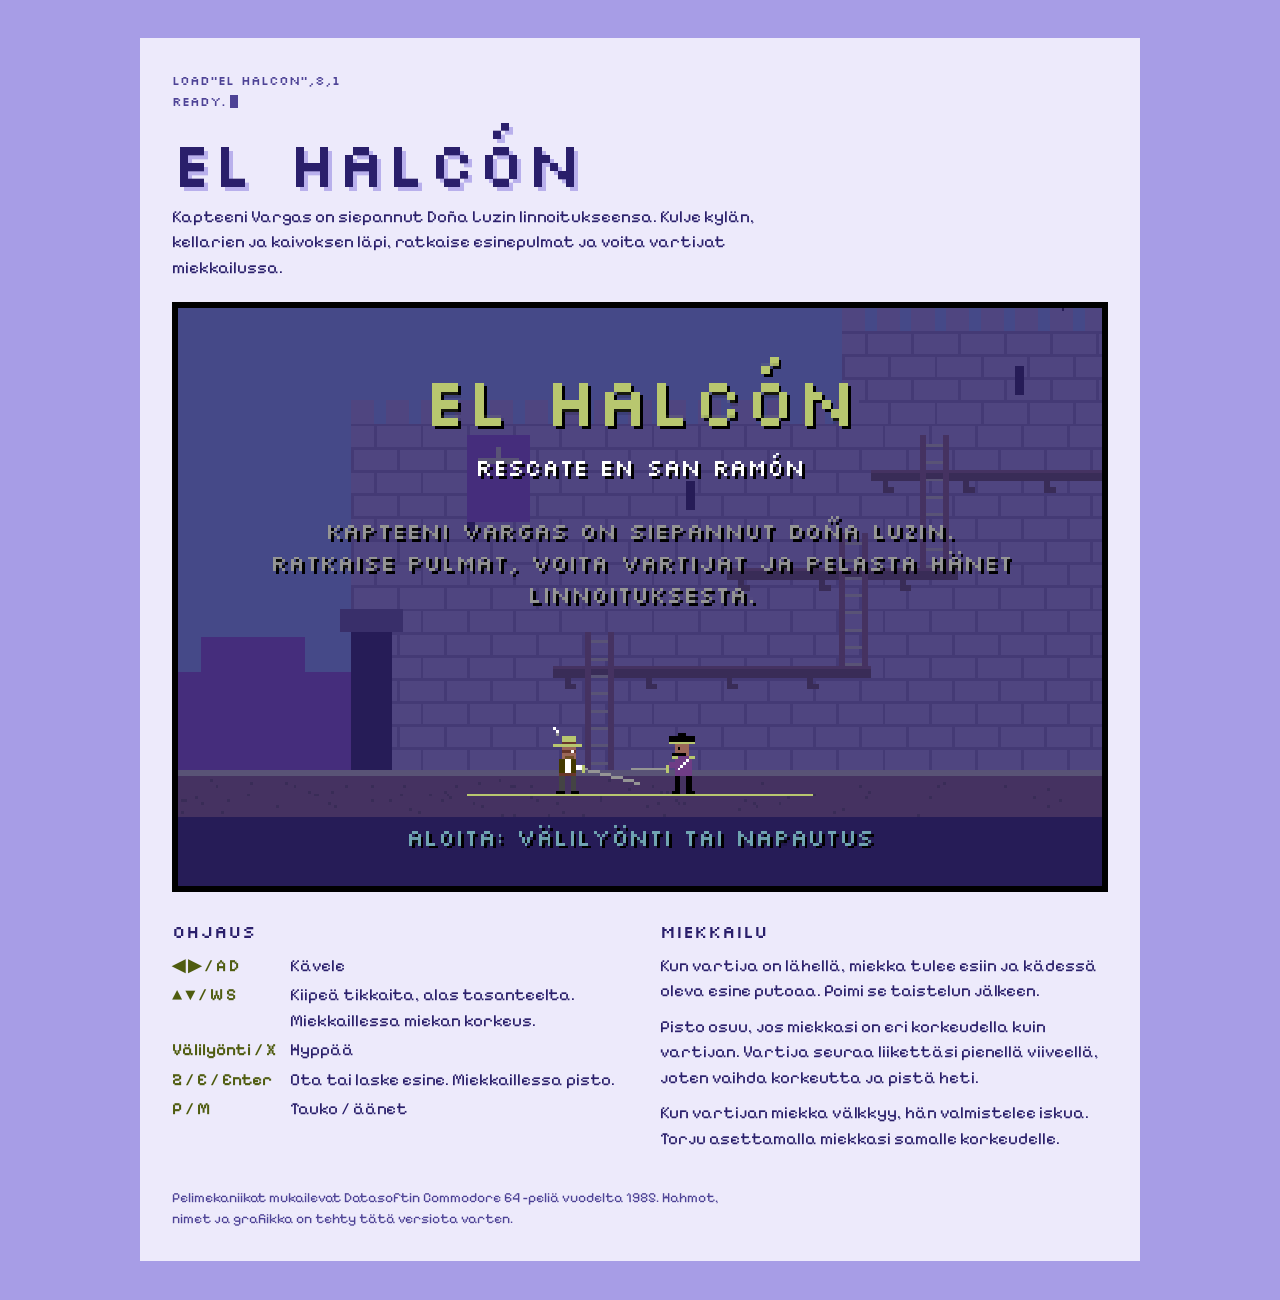
==== commit 32d7abe5: "Add files via upload" ====
--- a/Games/Game2/index.html
+++ b/Games/Game2/index.html
@@ -35,13 +35,47 @@
 .screen{background:#000;padding:6px;line-height:0}
 canvas{display:block;width:100%;height:auto;aspect-ratio:320/200;image-rendering:pixelated;image-rendering:crisp-edges;outline:none}
 canvas:focus-visible{box-shadow:0 0 0 3px var(--key)}
-.pad{display:flex;justify-content:space-between;gap:16px;margin-top:14px;user-select:none;-webkit-user-select:none}
-.pad .cross{display:grid;grid-template-columns:repeat(3,56px);grid-template-rows:repeat(2,52px);gap:6px}
-.pad .acts{display:flex;gap:10px;align-items:center}
-.pad button{font-family:"Silkscreen",ui-monospace,monospace;font-size:13px;background:var(--btn);color:var(--btn-text);border:2px solid var(--line);border-radius:0;touch-action:none;min-width:52px;min-height:52px;padding:0 10px}
-.pad button:active,.pad button.on{background:var(--key);color:var(--panel)}
-.pad .acts button{min-width:80px;min-height:64px}
-@media (hover:hover) and (pointer:fine){.pad{display:none}}
+/* Kosketusohjaimet: näkyvät vain kosketuslaitteilla (html.touch). Tietokoneella mikään alla oleva ei ole käytössä. */
+.pad,.rotate-hint,.fs-btn,.pause-btn,.stances{display:none}
+.pad button,.fs-btn,.pause-btn{font-family:"Silkscreen",ui-monospace,monospace;font-size:13px;background:var(--btn);color:var(--btn-text);border:2px solid var(--line);border-radius:0;touch-action:none;min-width:52px;min-height:52px;padding:0 10px}
+.pad button:active,.pad button.on,.pad button.sel{background:var(--key);color:var(--panel)}
+html.touch{touch-action:manipulation}
+html.touch canvas:focus-visible{box-shadow:none}
+html.touch body{overscroll-behavior:none;-webkit-tap-highlight-color:transparent}
+html.touch .pad,html.touch canvas,html.touch .pause-btn{touch-action:none;user-select:none;-webkit-user-select:none;-webkit-touch-callout:none}
+html.touch .pad{display:flex;justify-content:space-between;align-items:flex-end;gap:16px;margin-top:14px}
+.stick{position:relative;flex:none;width:150px;height:150px;border-radius:50%;background:var(--btn);border:2px solid var(--line);touch-action:none}
+.stick .ar{position:absolute;font-family:"Silkscreen",ui-monospace,monospace;font-size:18px;line-height:1;color:var(--btn-text)}
+.stick .ar.on{color:var(--key)}
+.stick .u{top:12px;left:50%;transform:translateX(-50%)}
+.stick .d{bottom:12px;left:50%;transform:translateX(-50%)}
+.stick .l{left:14px;top:50%;transform:translateY(-50%)}
+.stick .r{right:14px;top:50%;transform:translateY(-50%)}
+.pad .acts{display:flex;gap:10px;align-items:flex-end}
+.pad .act,.pad .jump{min-width:84px;min-height:68px}
+html.touch .pad.fighting .stances{display:flex;flex-direction:column;gap:6px}
+.pad .stances button{min-width:68px;min-height:42px}
+@media (orientation:portrait){
+  html.touch .rotate-hint{display:block;margin:12px 0 0;color:var(--muted);font-size:15px}
+  html.touch.can-fs .fs-btn{display:inline-block;margin-top:10px}
+}
+@media (orientation:landscape){
+  html.touch body{overflow:hidden}
+  html.touch .screen{position:fixed;inset:0;z-index:10;display:flex;align-items:center;justify-content:center;padding:0;background:#000}
+  html.touch canvas{height:auto;width:min(160dvh,calc(100vw - 340px - env(safe-area-inset-left,0px) - env(safe-area-inset-right,0px)))}
+  html.touch .stick{width:140px;height:140px}
+  html.touch .pad .acts{display:grid;grid-template-columns:repeat(6,1fr);gap:8px;width:150px}
+  html.touch .pad .stances{grid-column:1/-1;flex-direction:row!important;gap:6px}
+  html.touch .pad .stances button{flex:1;min-width:0;min-height:40px;padding:0;font-size:11px}
+  html.touch .pad .act,html.touch .pad .jump{grid-column:span 3;min-width:0;min-height:64px;padding:0;font-size:12px}
+  html.touch .pad{position:fixed;left:0;right:0;bottom:0;z-index:11;margin:0;pointer-events:none;
+    padding:0 calc(env(safe-area-inset-right,0px) + 14px) calc(env(safe-area-inset-bottom,0px) + 12px) calc(env(safe-area-inset-left,0px) + 14px)}
+  html.touch .pad>*{pointer-events:auto}
+  html.touch .stick,html.touch .pad button{opacity:.62}
+  html.touch .pad button.on,html.touch .pad button.sel{opacity:.95}
+  html.touch .pause-btn{display:block;position:fixed;z-index:12;opacity:.62;line-height:1;min-width:44px;min-height:44px;
+    top:calc(env(safe-area-inset-top,0px) + 10px);left:calc(env(safe-area-inset-left,0px) + 14px)}
+}
 .help{display:grid;grid-template-columns:repeat(auto-fit,minmax(260px,1fr));gap:8px 40px;margin-top:26px}
 .help h2{font-family:"Silkscreen",ui-monospace,monospace;font-weight:400;font-size:18px;margin:0 0 8px}
 .help dl{margin:0;display:grid;grid-template-columns:max-content 1fr;gap:4px 14px}
@@ -61,15 +95,17 @@
   <div class="screen"><canvas id="game" width="320" height="200" tabindex="0" aria-label="El Halcón -peli. Aloita välilyönnillä."></canvas></div>
 
   <div class="pad" aria-label="Kosketusohjaimet">
-    <div class="cross">
-      <span></span><button data-k="up" aria-label="Ylös">▲</button><span></span>
-      <button data-k="left" aria-label="Vasemmalle">◀</button><button data-k="down" aria-label="Alas">▼</button><button data-k="right" aria-label="Oikealle">▶</button>
-    </div>
+    <div class="stick" role="group" aria-label="Suuntaohjain"><span class="ar u">▲</span><span class="ar l">◀</span><span class="ar r">▶</span><span class="ar d">▼</span></div>
     <div class="acts">
-      <button data-k="act">Toimi</button>
-      <button data-k="jump">Hyppy</button>
+      <div class="stances" aria-label="Miekan korkeus"><button type="button" data-st="0">Ylä</button><button type="button" data-st="1">Keski</button><button type="button" data-st="2">Ala</button></div>
+      <button type="button" class="act" data-k="act">Toimi</button>
+      <button type="button" class="jump" data-k="jump">Hyppy</button>
     </div>
   </div>
+  <button class="pause-btn" type="button" aria-label="Tauko">II</button>
+  <p class="rotate-hint">Käännä puhelin vaakatasoon, niin peli täyttää näytön.</p>
+  <button class="fs-btn" type="button">Pelaa koko näytöllä</button>
+
 
   <section class="help">
     <div>
@@ -97,6 +133,9 @@
 const C={black:'#000000',white:'#FFFFFF',red:'#68372B',cyan:'#70A4B2',purple:'#6F3D86',green:'#588D43',blue:'#352879',yellow:'#B8C76F',orange:'#6F4F25',brown:'#433900',lred:'#9A6759',dgrey:'#444444',grey:'#6C6C6C',lgreen:'#9AD284',lblue:'#6C5EB5',lgrey:'#959595'};
 const W=320,PLAY=176,PW=10;
 const cv=document.getElementById('game'),ctx=cv.getContext('2d');
+const TOUCH=!matchMedia('(hover:hover) and (pointer:fine)').matches;
+if(TOUCH){const h=document.documentElement;h.classList.add('touch');if(document.fullscreenEnabled||document.webkitFullscreenEnabled)h.classList.add('can-fs');}
+function vib(p){if(TOUCH&&navigator.vibrate){try{navigator.vibrate(p);}catch(e){}}}
 ctx.imageSmoothingEnabled=false;
 
 /* ---------------- world ---------------- */
@@ -176,7 +215,9 @@
  g.gain.setValueAtTime(vol,t);g.gain.exponentialRampToValueAtTime(.0001,t+dur);
  o.connect(g);g.connect(AC.destination);o.start(t);o.stop(t+dur+.02);
 }
+const VIB={hurt:[40,30,70],clang:15,hit:25,puzzle:[20,40,20],boing:8};
 function sfx(n){
+ if(VIB[n])vib(VIB[n]);
  switch(n){
   case'jump':tone(260,520,.12);break;
   case'boing':tone(180,760,.28,'triangle',.12);break;
@@ -208,13 +249,55 @@
 });
 window.addEventListener('keyup',e=>{const k=KEYMAP[e.code]; if(k){e.preventDefault();up(k);}});
 window.addEventListener('blur',()=>{for(const k in keys)keys[k]=false; if(G.mode==='play')G.paused=true;});
-document.querySelectorAll('.pad button').forEach(b=>{
+const padEl=document.querySelector('.pad'),actBtn=padEl.querySelector('.act'),stanceBtns=[...padEl.querySelectorAll('[data-st]')];
+padEl.querySelectorAll('button[data-k]').forEach(b=>{
  const k=b.dataset.k;
- b.addEventListener('pointerdown',e=>{e.preventDefault();audioInit();b.setPointerCapture?.(e.pointerId);b.classList.add('on');down(k);});
+ b.addEventListener('pointerdown',e=>{e.preventDefault();audioInit();try{b.setPointerCapture(e.pointerId);}catch(_){}b.classList.add('on');down(k);});
  const rel=()=>{b.classList.remove('on');up(k);};
  b.addEventListener('pointerup',rel);b.addEventListener('pointercancel',rel);b.addEventListener('lostpointercapture',rel);
- b.addEventListener('contextmenu',e=>e.preventDefault());
 });
+stanceBtns.forEach(b=>b.addEventListener('pointerdown',e=>{e.preventDefault();if(G.mode==='play'&&G.combat)G.stance=+b.dataset.st;}));
+padEl.addEventListener('contextmenu',e=>e.preventDefault());
+// Suuntaohjain: sormen voi liu'uttaa suunnasta toiseen nostamatta
+const stick=padEl.querySelector('.stick'),arr={left:stick.querySelector('.l'),right:stick.querySelector('.r'),up:stick.querySelector('.u'),down:stick.querySelector('.d')};
+let stickId=null;
+function setDir(h,v){
+ const want={left:h<0,right:h>0,up:v<0,down:v>0};
+ for(const k in want){if(want[k]){if(!keys[k])down(k);}else if(keys[k])up(k);arr[k].classList.toggle('on',want[k]);}
+}
+function stickMove(e){
+ const r=stick.getBoundingClientRect(),dx=(e.clientX-r.left-r.width/2)/(r.width/2),dy=(e.clientY-r.top-r.height/2)/(r.height/2);
+ const h=Math.abs(dx)>.25?Math.sign(dx):0,v=(Math.abs(dy)>.45&&Math.abs(dy)>Math.abs(dx)*.7)?Math.sign(dy):0;
+ setDir(h,v);
+}
+stick.addEventListener('pointerdown',e=>{e.preventDefault();audioInit();stickId=e.pointerId;try{stick.setPointerCapture(e.pointerId);}catch(_){}stickMove(e);});
+stick.addEventListener('pointermove',e=>{if(e.pointerId===stickId)stickMove(e);});
+const stickEnd=e=>{if(e.pointerId!==stickId)return;stickId=null;setDir(0,0);};
+stick.addEventListener('pointerup',stickEnd);stick.addEventListener('pointercancel',stickEnd);stick.addEventListener('lostpointercapture',stickEnd);
+document.querySelector('.pause-btn').addEventListener('pointerdown',e=>{e.preventDefault();if(G.mode==='play')G.paused=!G.paused;});
+document.querySelector('.fs-btn').addEventListener('click',async()=>{
+ audioInit();const el=document.documentElement;
+ try{if(el.requestFullscreen)await el.requestFullscreen({navigationUI:'hide'});else if(el.webkitRequestFullscreen)el.webkitRequestFullscreen();
+  if(screen.orientation&&screen.orientation.lock)await screen.orientation.lock('landscape');}catch(e){}
+});
+if(TOUCH)cv.addEventListener('contextmenu',e=>e.preventDefault());
+// Toimintonapin teksti ja miekkailunapit tilanteen mukaan (vain kosketuslaitteilla)
+let uiKey='';
+function syncUI(){
+ if(!TOUCH)return;
+ let label='Toimi',fight=false;
+ if(G.mode!=='play')label='Aloita';
+ else if(G.paused)label='Jatka';
+ else if(G.combat){label='Pistä';fight=true;}
+ else if(G.onGround&&!G.climbing){
+  const cx=G.px+5,near=items.some(i=>i.s===G.scr&&i.t!=='coin'&&i.y===G.py&&Math.abs(i.x-cx)<11);
+  if(near)label=G.held?'Vaihda':'Ota';else if(G.held)label='Laske';
+ }
+ const st=fight?G.stance:-1,k=label+'|'+st;
+ if(k===uiKey)return;uiKey=k;
+ actBtn.textContent=label;padEl.classList.toggle('fighting',fight);
+ stanceBtns.forEach((b,i)=>b.classList.toggle('sel',i===st));
+}
 cv.addEventListener('pointerdown',()=>{audioInit();cv.focus(); if(G.mode!=='play'){pressed.act=true;} else if(G.paused){G.paused=false;}});
 
 /* ---------------- helpers ---------------- */
@@ -668,7 +751,8 @@
 /* ---------------- loop ---------------- */
 function step(){
  if(G.mode==='play'){
-  if(!G.paused)update();
+  if(TOUCH&&G.paused&&pressed.act){G.paused=false;}
+  else if(!G.paused)update();
  }else{
   if(pressed.jump||pressed.act){initGame();}
   if(G.mode!=='title')G.frames++;
@@ -679,7 +763,7 @@
 function frame(now){
  acc+=Math.min(100,now-last);last=now;
  while(acc>=DT){step();acc-=DT;}
- render();requestAnimationFrame(frame);
+ render();syncUI();requestAnimationFrame(frame);
 }
 if(document.fonts&&document.fonts.load){document.fonts.load('8px Silkscreen').catch(()=>{});}
 requestAnimationFrame(frame);
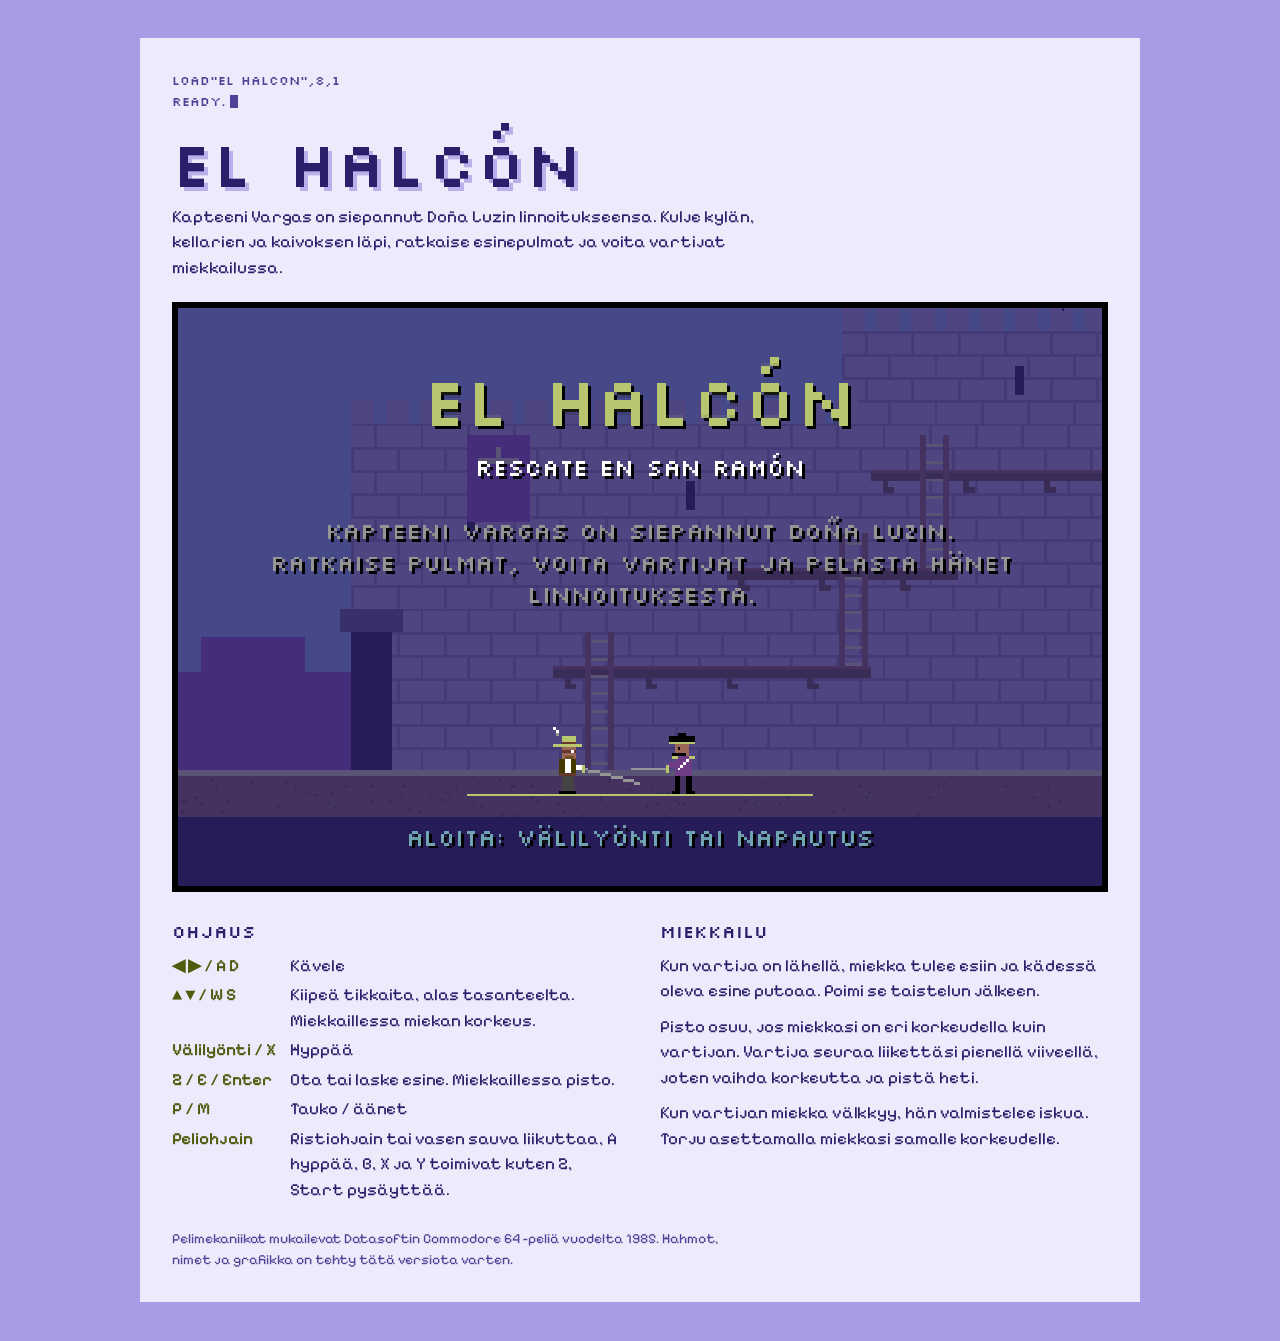
==== commit 808d9fd7: "Add files via upload" ====
--- a/Games/Game2/index.html
+++ b/Games/Game2/index.html
@@ -116,6 +116,7 @@
         <dt>Välilyönti / X</dt><dd>Hyppää</dd>
         <dt>Z / E / Enter</dt><dd>Ota tai laske esine. Miekkaillessa pisto.</dd>
         <dt>P / M</dt><dd>Tauko / äänet</dd>
+        <dt>Peliohjain</dt><dd>Ristiohjain tai vasen sauva liikuttaa, A hyppää, B, X ja Y toimivat kuten Z, Start pysäyttää.</dd>
       </dl>
     </div>
     <div>
@@ -135,7 +136,15 @@
 const cv=document.getElementById('game'),ctx=cv.getContext('2d');
 const TOUCH=!matchMedia('(hover:hover) and (pointer:fine)').matches;
 if(TOUCH){const h=document.documentElement;h.classList.add('touch');if(document.fullscreenEnabled||document.webkitFullscreenEnabled)h.classList.add('can-fs');}
-function vib(p){if(TOUCH&&navigator.vibrate){try{navigator.vibrate(p);}catch(e){}}}
+function vib(p){if(TOUCH&&navigator.vibrate){try{navigator.vibrate(p);}catch(e){}}padRumble(p);}
+function padRumble(p){
+ if(!navigator.getGamepads)return;
+ const ms=Array.isArray(p)?p.reduce((a,b)=>a+b,0):p;
+ for(const gp of navigator.getGamepads()){
+  const a=gp&&gp.vibrationActuator;
+  if(a&&a.playEffect){try{const r=a.playEffect('dual-rumble',{duration:Math.min(ms*2,300),strongMagnitude:.6,weakMagnitude:.4});if(r&&r.catch)r.catch(()=>{});}catch(e){}}
+ }
+}
 ctx.imageSmoothingEnabled=false;
 
 /* ---------------- world ---------------- */
@@ -300,6 +309,29 @@
 }
 cv.addEventListener('pointerdown',()=>{audioInit();cv.focus(); if(G.mode!=='play'){pressed.act=true;} else if(G.paused){G.paused=false;}});
 
+/* ---------------- gamepad ---------------- */
+// Peliohjain: vakiokartoitus (Xbox, PlayStation, Switch Pro ym.). Ei vaikuta mihinkään, jos ohjainta ei ole kytketty.
+const gpPrev={};
+function pollGamepad(){
+ if(!navigator.getGamepads)return;
+ let gp=null;for(const p of navigator.getGamepads()){if(p&&p.connected){gp=p;break;}}
+ const now={left:false,right:false,up:false,down:false,jump:false,act:false,start:false};
+ if(gp){
+  const b=i=>!!(gp.buttons[i]&&gp.buttons[i].pressed),ax=gp.axes[0]||0,ay=gp.axes[1]||0;
+  now.left=b(14)||ax<-.4;now.right=b(15)||ax>.4;
+  now.up=b(12)||(ay<-.6&&Math.abs(ay)>Math.abs(ax));now.down=b(13)||(ay>.6&&Math.abs(ay)>Math.abs(ax));
+  now.jump=b(0);now.act=b(1)||b(2)||b(3);now.start=b(9);
+ }
+ for(const k in now){
+  if(now[k]===!!gpPrev[k])continue;
+  gpPrev[k]=now[k];
+  if(k==='start'){if(now[k]){audioInit();if(G.mode==='play')G.paused=!G.paused;else pressed.act=true;}continue;}
+  if(now[k]){audioInit();down(k);}else up(k);
+ }
+}
+window.addEventListener('gamepadconnected',()=>{if(G.mode==='play')say('Peliohjain yhdistetty.');});
+window.addEventListener('gamepaddisconnected',()=>{for(const k in gpPrev){if(gpPrev[k]&&k!=='start')up(k);gpPrev[k]=false;}if(G.mode==='play')G.paused=true;});
+
 /* ---------------- helpers ---------------- */
 function rect(g,c,x,y,w,h){g.fillStyle=c;g.fillRect(Math.round(x),Math.round(y),w,h);}
 function pline(x0,y0,x1,y1,c){
@@ -750,6 +782,7 @@
 
 /* ---------------- loop ---------------- */
 function step(){
+ pollGamepad();
  if(G.mode==='play'){
   if(TOUCH&&G.paused&&pressed.act){G.paused=false;}
   else if(!G.paused)update();
